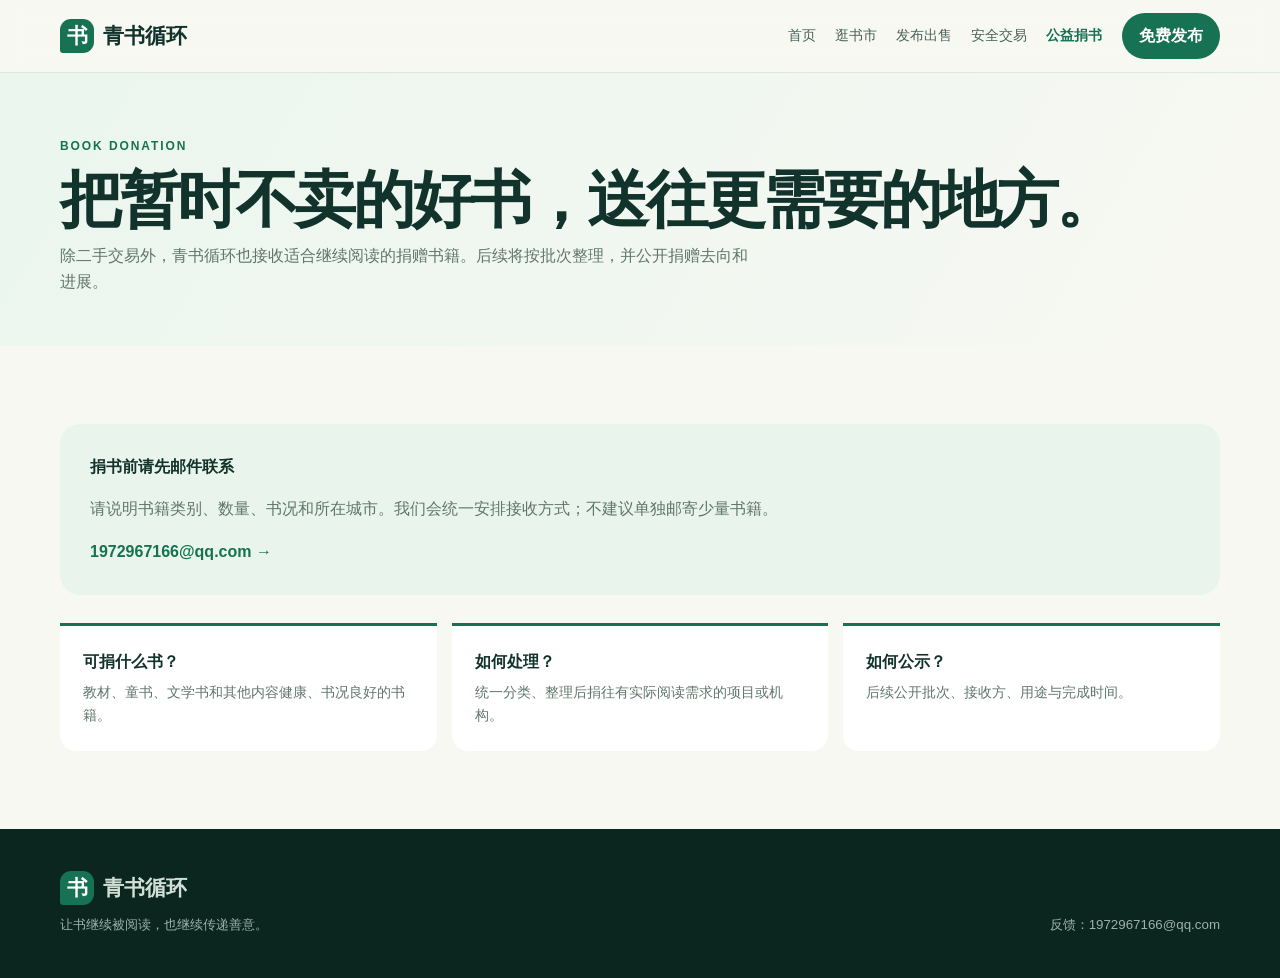
==== donate.html @ 30ac4bca "Add files via upload 升级为全民二手书交易平台" ====
<!doctype html><html lang="zh-CN"><head><meta charset="utf-8"><meta name="viewport" content="width=device-width,initial-scale=1"><title>公益捐书｜青书循环</title><link rel="stylesheet" href="qingshu.css"></head><body><header><nav class="nav wrap"><a class="brand" href="qingshu-circulation.html"><span>书</span>青书循环</a><div class="links"><a href="qingshu-circulation.html">首页</a><a href="shop.html">逛书市</a><a href="recycle.html">发布出售</a><a href="exchange.html">安全交易</a><a class="active" href="donate.html">公益捐书</a></div><a class="top-btn" href="recycle.html">免费发布</a></nav></header><main><section class="page-hero"><div class="wrap"><p class="eyebrow">BOOK DONATION</p><h1>把暂时不卖的好书，送往更需要的地方。</h1><p>除二手交易外，青书循环也接收适合继续阅读的捐赠书籍。后续将按批次整理，并公开捐赠去向和进展。</p></div></section><section class="wrap section"><div class="donation"><b>捐书前请先邮件联系</b><p>请说明书籍类别、数量、书况和所在城市。我们会统一安排接收方式；不建议单独邮寄少量书籍。</p><a href="mailto:1972967166@qq.com?subject=%E9%9D%92%E4%B9%A6%E5%BE%AA%E7%8E%AF%E2%80%94%E5%85%AC%E7%9B%8A%E6%8D%90%E4%B9%A6%E5%92%A8%E8%AF%A2">1972967166@qq.com →</a></div><div class="columns"><div><b>可捐什么书？</b><p>教材、童书、文学书和其他内容健康、书况良好的书籍。</p></div><div><b>如何处理？</b><p>统一分类、整理后捐往有实际阅读需求的项目或机构。</p></div><div><b>如何公示？</b><p>后续公开批次、接收方、用途与完成时间。</p></div></div></section></main><footer><div class="wrap foot"><div><a class="brand" href="qingshu-circulation.html"><span>书</span>青书循环</a><small>让书继续被阅读，也继续传递善意。</small></div><small>反馈：1972967166@qq.com</small></div></footer></body></html>
---- qingshu.css ----
:root{--ink:#12332b;--green:#167253;--muted:#60766b;--line:#dbe7df;--paper:#f8f8f3}*{box-sizing:border-box}body{margin:0;background:var(--paper);color:var(--ink);font:16px/1.65 "PingFang SC","Microsoft YaHei",sans-serif}a{text-decoration:none;color:inherit}.wrap{width:min(1160px,calc(100% - 40px));margin:auto}header{position:sticky;top:0;z-index:5;background:#f8f8f3eb;border-bottom:1px solid var(--line);backdrop-filter:blur(12px)}.nav{height:72px;display:flex;align-items:center;gap:20px}.brand{display:flex;gap:9px;align-items:center;font:bold 21px Georgia,"Songti SC",serif}.brand span{display:grid;place-items:center;width:34px;height:34px;border-radius:11px 11px 11px 3px;background:var(--green);color:#fff}.links{display:flex;gap:19px;margin-left:auto;color:#466358;font-size:14px}.links .active,.links a:hover{color:var(--green);font-weight:bold}.top-btn,.button{display:inline-block;border:0;border-radius:999px;padding:10px 17px;background:var(--green);color:#fff;font-weight:bold;cursor:pointer}.hero{padding:92px 0 80px;background:radial-gradient(circle at 85% 10%,#c6e8d2 0 9%,transparent 26%),linear-gradient(120deg,#e9f5ed,#f8f8f3 61%,#f5edda)}.eyebrow{margin:0;color:var(--green);font-size:12px;font-weight:900;letter-spacing:.16em}.hero h1,h1,h2{font-family:Georgia,"Songti SC",serif;letter-spacing:-.055em}.hero h1{margin:12px 0 18px;font-size:clamp(47px,7vw,82px);line-height:1.06}.lead{max-width:630px;color:#526c60;font-size:18px}.actions{display:flex;gap:12px;margin-top:28px}.button.soft{border:1px solid #bad7c5;background:#fff;color:var(--green)}.stats{display:flex;gap:38px;margin-top:44px}.stats b{display:block;color:var(--green);font:700 23px Georgia}.stats small,.hint{color:var(--muted);font-size:13px}.section{padding:78px 0}h2{margin:6px 0 9px;font-size:clamp(32px,4vw,49px);line-height:1.15}.intro{margin:0;color:var(--muted)}.cards{display:grid;grid-template-columns:repeat(4,1fr);gap:15px;margin-top:31px}.card{min-height:260px;padding:23px;border:1px solid var(--line);border-radius:22px;background:#fff;box-shadow:0 12px 30px #143a2a0a}.card i,.card b{color:var(--green);font-style:normal;font-weight:bold}.card h3{margin:42px 0 8px;font-size:22px}.card p,.panel p{margin:0;color:var(--muted);font-size:14px}.card b{display:block;margin-top:20px;font-size:14px}.gold{background:#fbf8ec}.dark{background:#193f35;color:#fff;border-color:#193f35}.dark i,.dark b{color:#bce2c9}.dark p{color:#c4d8ce}.mint,.notice{background:#e9f6ed}.band{padding:74px 0;background:#12362d;color:#fff}.band .eyebrow{color:#a8dfba}.split,.layout{display:grid;grid-template-columns:1.1fr .9fr;gap:40px;align-items:start}.split p:not(.eyebrow){color:#c6d9cf}.rulebox{padding:27px;border:1px solid #467161;border-radius:20px;background:#205044}.rulebox a{color:#b9e4c7;font-weight:bold}.columns{display:grid;grid-template-columns:repeat(3,1fr);gap:15px;margin-top:28px}.columns div{padding:23px;border-top:3px solid var(--green);background:#fff;border-radius:0 0 16px 16px}.columns p{margin:6px 0 0;color:var(--muted);font-size:14px}.page-hero{padding:64px 0 50px;background:linear-gradient(120deg,#eaf6ee,#f8f8f3)}.page-hero h1{margin:9px 0;font-size:clamp(39px,5vw,62px);line-height:1.1}.page-hero p:last-child{max-width:700px;margin:0;color:var(--muted)}.layout{padding:55px 0 80px}.panel{padding:28px;border:1px solid var(--line);border-radius:20px;background:#fff}.panel h2{font-size:29px}.side{display:grid;gap:16px;align-content:start}.side h3{margin:0 0 7px}.side li{color:var(--muted);font-size:14px}.form{display:grid;gap:13px;margin-top:20px}.form label{font-weight:bold;font-size:14px}.form input,.form select,.form textarea{display:block;width:100%;margin-top:5px;padding:12px;border:1px solid #cdded3;border-radius:10px;background:#fcfdfb;font:inherit}.form textarea{min-height:110px}.book-entry{position:relative;margin-top:18px;padding:18px;border:1px solid #cce0d3;border-radius:15px;background:#fbfdfb}.book-entry h3{margin:0 0 12px;font-size:19px}.form-grid{display:grid;grid-template-columns:1fr 1fr;gap:13px}.file-label{padding:12px!important;border:1px dashed #9cc5aa;border-radius:10px;background:#f6fbf7;color:#376451}.file-label input{border:0;background:transparent;padding:0}.remove{position:absolute;right:15px;top:15px;border:0;background:none;color:#a04a3c;cursor:pointer}.add-book{border:1px dashed var(--green);border-radius:999px;padding:10px 16px;background:#f7fcf8;color:var(--green);font-weight:bold;cursor:pointer}.quote{padding:19px;border-radius:15px;background:#eff7f1;color:#335c4a}.quote strong{font-size:19px;color:var(--green)}.shop-grid{display:grid;grid-template-columns:repeat(3,1fr);gap:18px;padding:35px 0 76px}.book{padding:18px;border:1px solid var(--line);border-radius:18px;background:#fff}.cover{display:flex;align-items:end;height:160px;padding:17px;border-radius:13px;background:linear-gradient(135deg,#296957,#b8d9c0);color:#fff;font:bold 25px/1.1 Georgia}.book:nth-child(2) .cover{background:linear-gradient(135deg,#af8033,#efd594)}.book:nth-child(3) .cover{background:linear-gradient(135deg,#526f9a,#c4d1e5)}.book h3{margin:14px 0 2px;font-size:18px}.book p{margin:0;color:var(--muted);font-size:14px}.price,.donation a{display:block;margin-top:12px;color:var(--green);font-weight:bold}.status{display:inline-block;margin-top:15px;padding:5px 10px;border-radius:20px;background:#edf5ef;color:#587064;font-size:12px}.exchange-list{list-style:none;padding:0}.exchange-list li{padding:12px 0;border-bottom:1px solid var(--line)}.donation{padding:30px;background:#e9f5ec;border-radius:20px}.donation p{color:var(--muted)}footer{padding:42px 0;background:#0b251f;color:#d1e0d7}.foot{display:flex;justify-content:space-between;gap:24px;align-items:end}.foot small{display:block;color:#9bb4a8;margin-top:9px}@media(max-width:850px){.links,.top-btn{display:none}.cards{grid-template-columns:repeat(2,1fr)}.layout,.split{grid-template-columns:1fr}.shop-grid{grid-template-columns:1fr 1fr}}@media(max-width:560px){.hero{padding:65px 0}.stats{gap:16px;flex-wrap:wrap}.cards,.columns,.shop-grid,.form-grid{grid-template-columns:1fr}.section{padding:55px 0}.foot{display:block}.foot>div+div{margin-top:18px}}
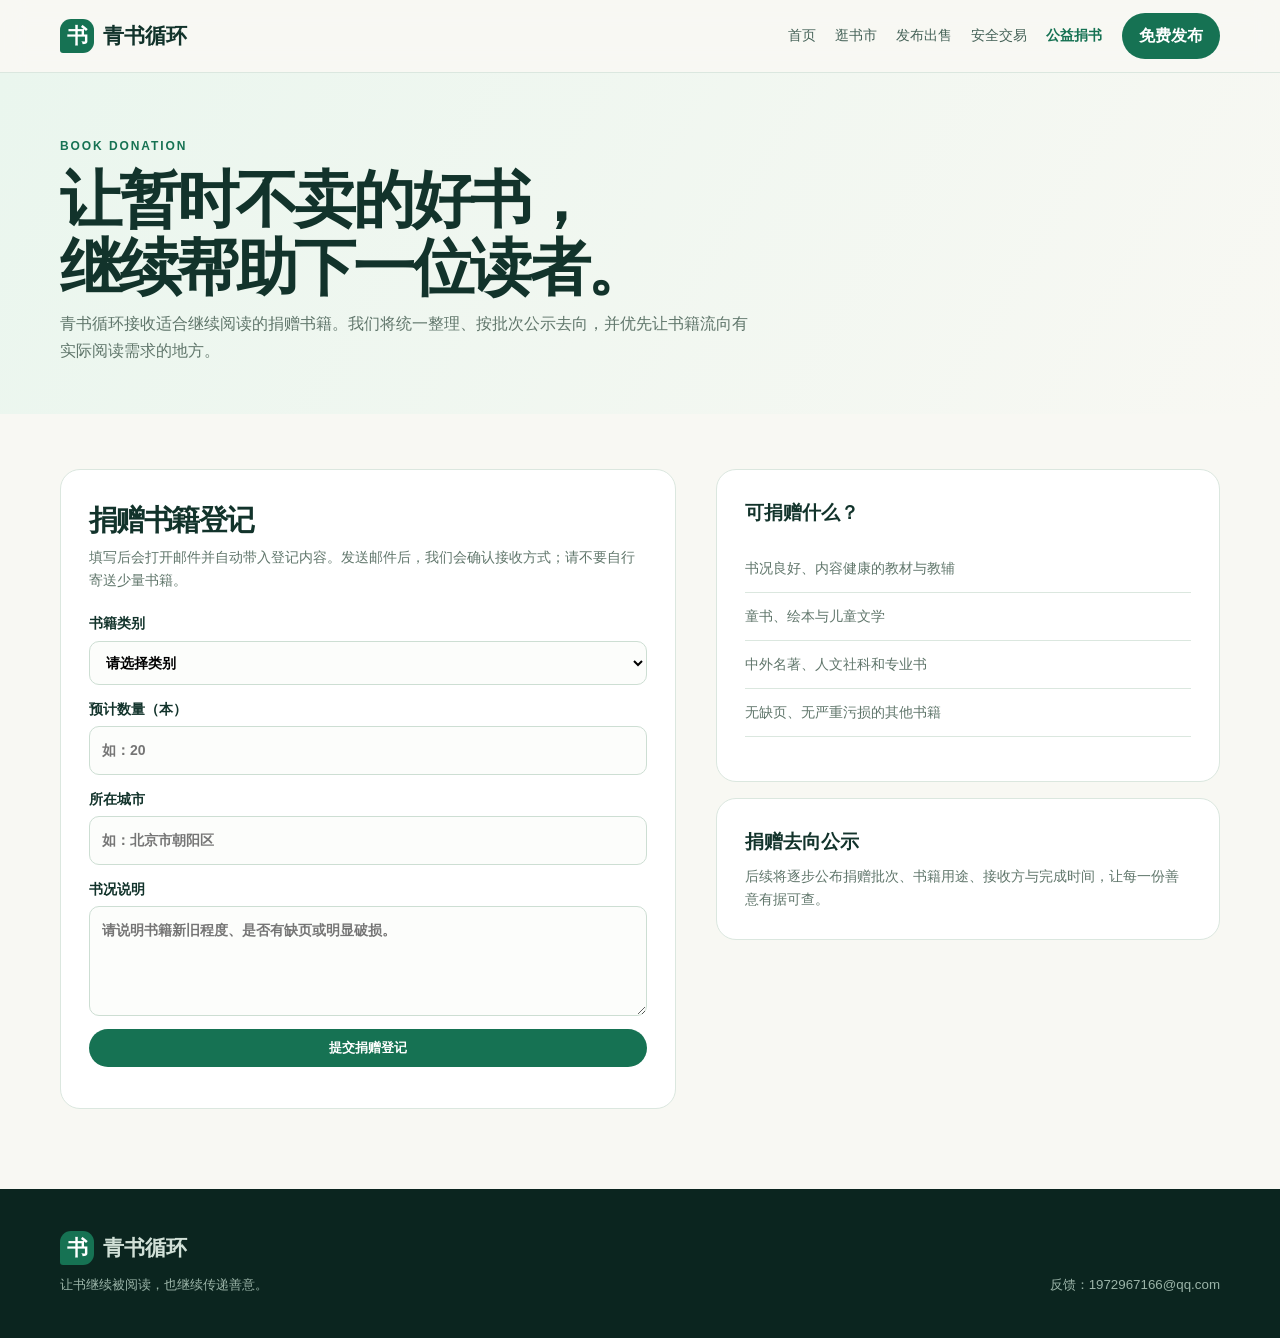
==== commit 88e619b9: "Add files via upload" ====
--- a/donate.html
+++ b/donate.html
@@ -1 +1 @@
-<!doctype html><html lang="zh-CN"><head><meta charset="utf-8"><meta name="viewport" content="width=device-width,initial-scale=1"><title>公益捐书｜青书循环</title><link rel="stylesheet" href="qingshu.css"></head><body><header><nav class="nav wrap"><a class="brand" href="qingshu-circulation.html"><span>书</span>青书循环</a><div class="links"><a href="qingshu-circulation.html">首页</a><a href="shop.html">逛书市</a><a href="recycle.html">发布出售</a><a href="exchange.html">安全交易</a><a class="active" href="donate.html">公益捐书</a></div><a class="top-btn" href="recycle.html">免费发布</a></nav></header><main><section class="page-hero"><div class="wrap"><p class="eyebrow">BOOK DONATION</p><h1>把暂时不卖的好书，送往更需要的地方。</h1><p>除二手交易外，青书循环也接收适合继续阅读的捐赠书籍。后续将按批次整理，并公开捐赠去向和进展。</p></div></section><section class="wrap section"><div class="donation"><b>捐书前请先邮件联系</b><p>请说明书籍类别、数量、书况和所在城市。我们会统一安排接收方式；不建议单独邮寄少量书籍。</p><a href="mailto:1972967166@qq.com?subject=%E9%9D%92%E4%B9%A6%E5%BE%AA%E7%8E%AF%E2%80%94%E5%85%AC%E7%9B%8A%E6%8D%90%E4%B9%A6%E5%92%A8%E8%AF%A2">1972967166@qq.com →</a></div><div class="columns"><div><b>可捐什么书？</b><p>教材、童书、文学书和其他内容健康、书况良好的书籍。</p></div><div><b>如何处理？</b><p>统一分类、整理后捐往有实际阅读需求的项目或机构。</p></div><div><b>如何公示？</b><p>后续公开批次、接收方、用途与完成时间。</p></div></div></section></main><footer><div class="wrap foot"><div><a class="brand" href="qingshu-circulation.html"><span>书</span>青书循环</a><small>让书继续被阅读，也继续传递善意。</small></div><small>反馈：1972967166@qq.com</small></div></footer></body></html>
+<!doctype html><html lang="zh-CN"><head><meta charset="utf-8"><meta name="viewport" content="width=device-width,initial-scale=1"><title>公益捐书｜青书循环</title><link rel="stylesheet" href="qingshu.css"></head><body><header><nav class="nav wrap"><a class="brand" href="qingshu-circulation.html"><span>书</span>青书循环</a><div class="links"><a href="qingshu-circulation.html">首页</a><a href="shop.html">逛书市</a><a href="recycle.html">发布出售</a><a href="exchange.html">安全交易</a><a class="active" href="donate.html">公益捐书</a></div><a class="top-btn" href="recycle.html">免费发布</a></nav></header><main><section class="page-hero"><div class="wrap"><p class="eyebrow">BOOK DONATION</p><h1>让暂时不卖的好书，<br>继续帮助下一位读者。</h1><p>青书循环接收适合继续阅读的捐赠书籍。我们将统一整理、按批次公示去向，并优先让书籍流向有实际阅读需求的地方。</p></div></section><div class="wrap layout"><section class="panel"><h2>捐赠书籍登记</h2><p class="hint">填写后会打开邮件并自动带入登记内容。发送邮件后，我们会确认接收方式；请不要自行寄送少量书籍。</p><form class="form" id="donateForm"><label>书籍类别<select id="bookType" required><option value="">请选择类别</option><option>教材与教辅</option><option>大学与专业书</option><option>文学名著与人文社科</option><option>童书绘本与学前教育</option><option>其他适合继续阅读的书籍</option></select></label><label>预计数量（本）<input id="bookCount" type="number" min="1" required placeholder="如：20"></label><label>所在城市<input id="city" required placeholder="如：北京市朝阳区"></label><label>书况说明<textarea id="condition" required placeholder="请说明书籍新旧程度、是否有缺页或明显破损。"></textarea></label><button class="button" type="submit">提交捐赠登记</button><p class="hint" id="donateHint"></p></form></section><aside class="side"><div class="panel notice"><h3>可捐赠什么？</h3><ul class="exchange-list"><li>书况良好、内容健康的教材与教辅</li><li>童书、绘本与儿童文学</li><li>中外名著、人文社科和专业书</li><li>无缺页、无严重污损的其他书籍</li></ul></div><div class="panel"><h3>捐赠去向公示</h3><p>后续将逐步公布捐赠批次、书籍用途、接收方与完成时间，让每一份善意有据可查。</p></div></aside></div></main><footer><div class="wrap foot"><div><a class="brand" href="qingshu-circulation.html"><span>书</span>青书循环</a><small>让书继续被阅读，也继续传递善意。</small></div><small>反馈：1972967166@qq.com</small></div></footer><script>document.querySelector('#donateForm').addEventListener('submit',e=>{e.preventDefault();const t=document.querySelector('#bookType').value,n=document.querySelector('#bookCount').value,c=document.querySelector('#city').value,s=document.querySelector('#condition').value;location.href='mailto:1972967166@qq.com?subject='+encodeURIComponent('青书循环｜捐赠书籍登记')+'&body='+encodeURIComponent('书籍类别：'+t+'\n预计数量：'+n+' 本\n所在城市：'+c+'\n书况说明：'+s);document.querySelector('#donateHint').textContent='已打开邮件，请确认内容后发送。'})</script></body></html>
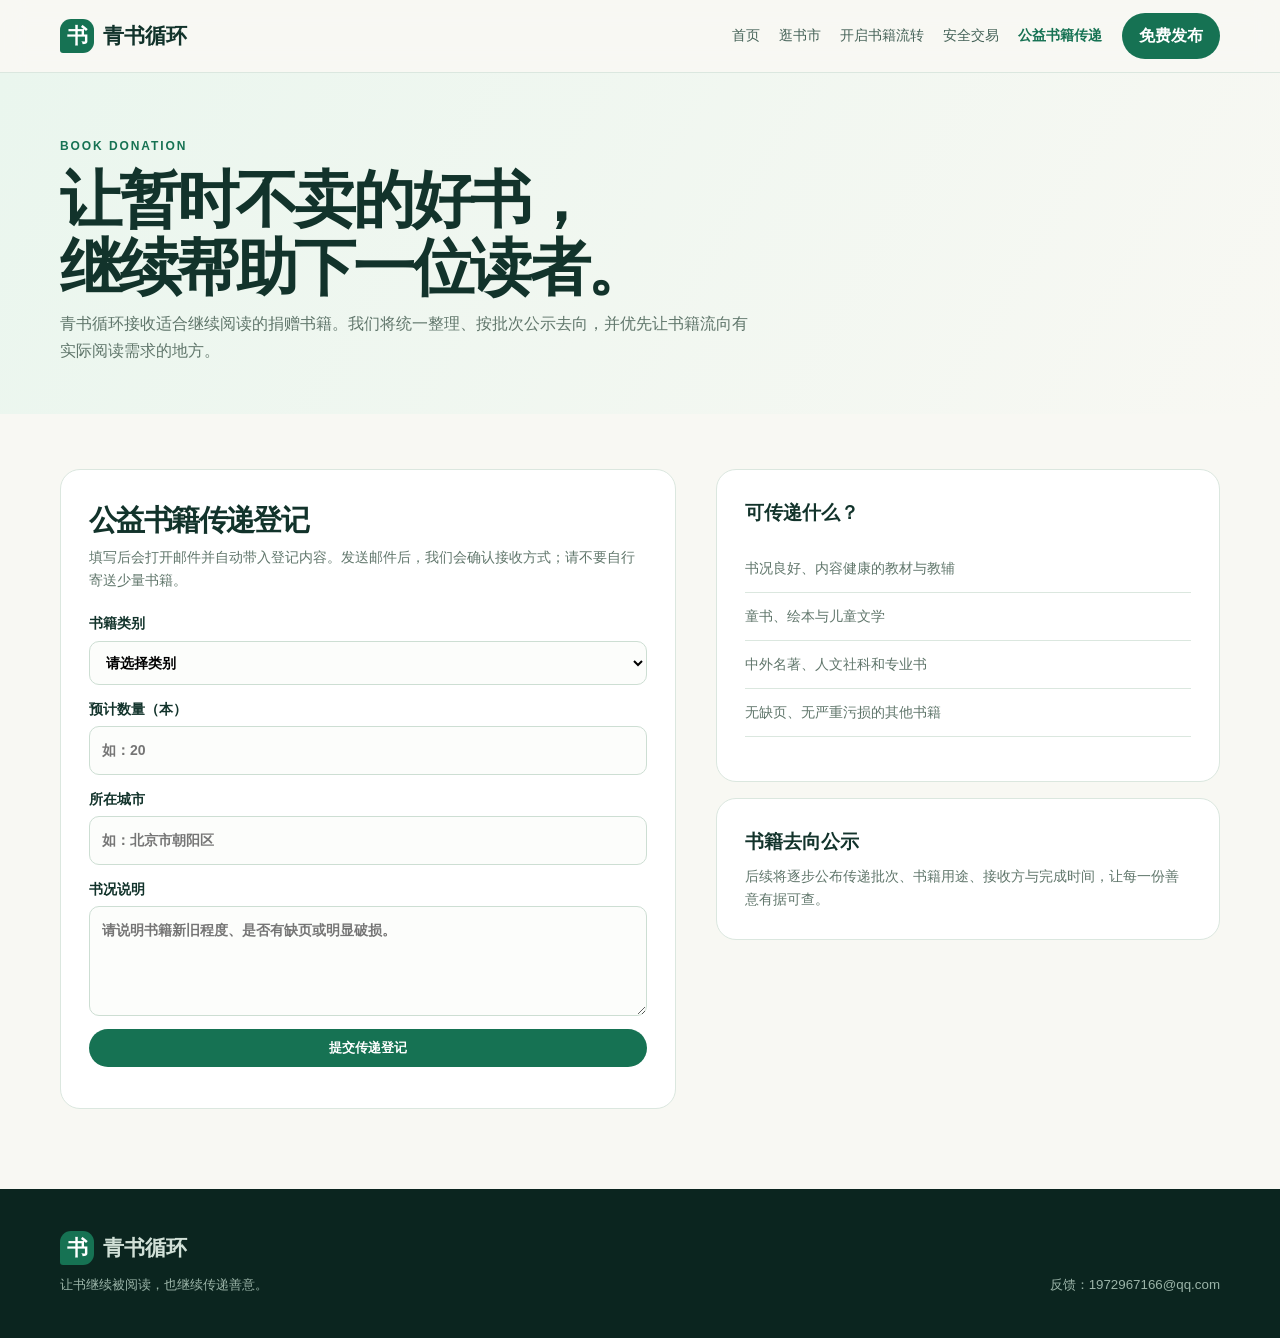
==== commit 64ca666c: "Add files via upload" ====
--- a/donate.html
+++ b/donate.html
@@ -1 +1 @@
-<!doctype html><html lang="zh-CN"><head><meta charset="utf-8"><meta name="viewport" content="width=device-width,initial-scale=1"><title>公益捐书｜青书循环</title><link rel="stylesheet" href="qingshu.css"></head><body><header><nav class="nav wrap"><a class="brand" href="qingshu-circulation.html"><span>书</span>青书循环</a><div class="links"><a href="qingshu-circulation.html">首页</a><a href="shop.html">逛书市</a><a href="recycle.html">发布出售</a><a href="exchange.html">安全交易</a><a class="active" href="donate.html">公益捐书</a></div><a class="top-btn" href="recycle.html">免费发布</a></nav></header><main><section class="page-hero"><div class="wrap"><p class="eyebrow">BOOK DONATION</p><h1>让暂时不卖的好书，<br>继续帮助下一位读者。</h1><p>青书循环接收适合继续阅读的捐赠书籍。我们将统一整理、按批次公示去向，并优先让书籍流向有实际阅读需求的地方。</p></div></section><div class="wrap layout"><section class="panel"><h2>捐赠书籍登记</h2><p class="hint">填写后会打开邮件并自动带入登记内容。发送邮件后，我们会确认接收方式；请不要自行寄送少量书籍。</p><form class="form" id="donateForm"><label>书籍类别<select id="bookType" required><option value="">请选择类别</option><option>教材与教辅</option><option>大学与专业书</option><option>文学名著与人文社科</option><option>童书绘本与学前教育</option><option>其他适合继续阅读的书籍</option></select></label><label>预计数量（本）<input id="bookCount" type="number" min="1" required placeholder="如：20"></label><label>所在城市<input id="city" required placeholder="如：北京市朝阳区"></label><label>书况说明<textarea id="condition" required placeholder="请说明书籍新旧程度、是否有缺页或明显破损。"></textarea></label><button class="button" type="submit">提交捐赠登记</button><p class="hint" id="donateHint"></p></form></section><aside class="side"><div class="panel notice"><h3>可捐赠什么？</h3><ul class="exchange-list"><li>书况良好、内容健康的教材与教辅</li><li>童书、绘本与儿童文学</li><li>中外名著、人文社科和专业书</li><li>无缺页、无严重污损的其他书籍</li></ul></div><div class="panel"><h3>捐赠去向公示</h3><p>后续将逐步公布捐赠批次、书籍用途、接收方与完成时间，让每一份善意有据可查。</p></div></aside></div></main><footer><div class="wrap foot"><div><a class="brand" href="qingshu-circulation.html"><span>书</span>青书循环</a><small>让书继续被阅读，也继续传递善意。</small></div><small>反馈：1972967166@qq.com</small></div></footer><script>document.querySelector('#donateForm').addEventListener('submit',e=>{e.preventDefault();const t=document.querySelector('#bookType').value,n=document.querySelector('#bookCount').value,c=document.querySelector('#city').value,s=document.querySelector('#condition').value;location.href='mailto:1972967166@qq.com?subject='+encodeURIComponent('青书循环｜捐赠书籍登记')+'&body='+encodeURIComponent('书籍类别：'+t+'\n预计数量：'+n+' 本\n所在城市：'+c+'\n书况说明：'+s);document.querySelector('#donateHint').textContent='已打开邮件，请确认内容后发送。'})</script></body></html>
+<!doctype html><html lang="zh-CN"><head><meta charset="utf-8"><meta name="viewport" content="width=device-width,initial-scale=1"><title>公益书籍传递｜青书循环</title><link rel="stylesheet" href="qingshu.css"></head><body><header><nav class="nav wrap"><a class="brand" href="qingshu-circulation.html"><span>书</span>青书循环</a><div class="links"><a href="qingshu-circulation.html">首页</a><a href="shop.html">逛书市</a><a href="recycle.html">开启书籍流转</a><a href="exchange.html">安全交易</a><a class="active" href="donate.html">公益书籍传递</a></div><a class="top-btn" href="recycle.html">免费发布</a></nav></header><main><section class="page-hero"><div class="wrap"><p class="eyebrow">BOOK DONATION</p><h1>让暂时不卖的好书，<br>继续帮助下一位读者。</h1><p>青书循环接收适合继续阅读的捐赠书籍。我们将统一整理、按批次公示去向，并优先让书籍流向有实际阅读需求的地方。</p></div></section><div class="wrap layout"><section class="panel"><h2>公益书籍传递登记</h2><p class="hint">填写后会打开邮件并自动带入登记内容。发送邮件后，我们会确认接收方式；请不要自行寄送少量书籍。</p><form class="form" id="donateForm"><label>书籍类别<select id="bookType" required><option value="">请选择类别</option><option>教材与教辅</option><option>大学与专业书</option><option>文学名著与人文社科</option><option>童书绘本与学前教育</option><option>其他适合继续阅读的书籍</option></select></label><label>预计数量（本）<input id="bookCount" type="number" min="1" required placeholder="如：20"></label><label>所在城市<input id="city" required placeholder="如：北京市朝阳区"></label><label>书况说明<textarea id="condition" required placeholder="请说明书籍新旧程度、是否有缺页或明显破损。"></textarea></label><button class="button" type="submit">提交传递登记</button><p class="hint" id="donateHint"></p></form></section><aside class="side"><div class="panel notice"><h3>可传递什么？</h3><ul class="exchange-list"><li>书况良好、内容健康的教材与教辅</li><li>童书、绘本与儿童文学</li><li>中外名著、人文社科和专业书</li><li>无缺页、无严重污损的其他书籍</li></ul></div><div class="panel"><h3>书籍去向公示</h3><p>后续将逐步公布传递批次、书籍用途、接收方与完成时间，让每一份善意有据可查。</p></div></aside></div></main><footer><div class="wrap foot"><div><a class="brand" href="qingshu-circulation.html"><span>书</span>青书循环</a><small>让书继续被阅读，也继续传递善意。</small></div><small>反馈：1972967166@qq.com</small></div></footer><script>document.querySelector('#donateForm').addEventListener('submit',e=>{e.preventDefault();const t=document.querySelector('#bookType').value,n=document.querySelector('#bookCount').value,c=document.querySelector('#city').value,s=document.querySelector('#condition').value;location.href='mailto:1972967166@qq.com?subject='+encodeURIComponent('青书循环｜公益书籍传递登记')+'&body='+encodeURIComponent('书籍类别：'+t+'\n预计数量：'+n+' 本\n所在城市：'+c+'\n书况说明：'+s);document.querySelector('#donateHint').textContent='已打开邮件，请确认内容后发送。'})</script></body></html>
